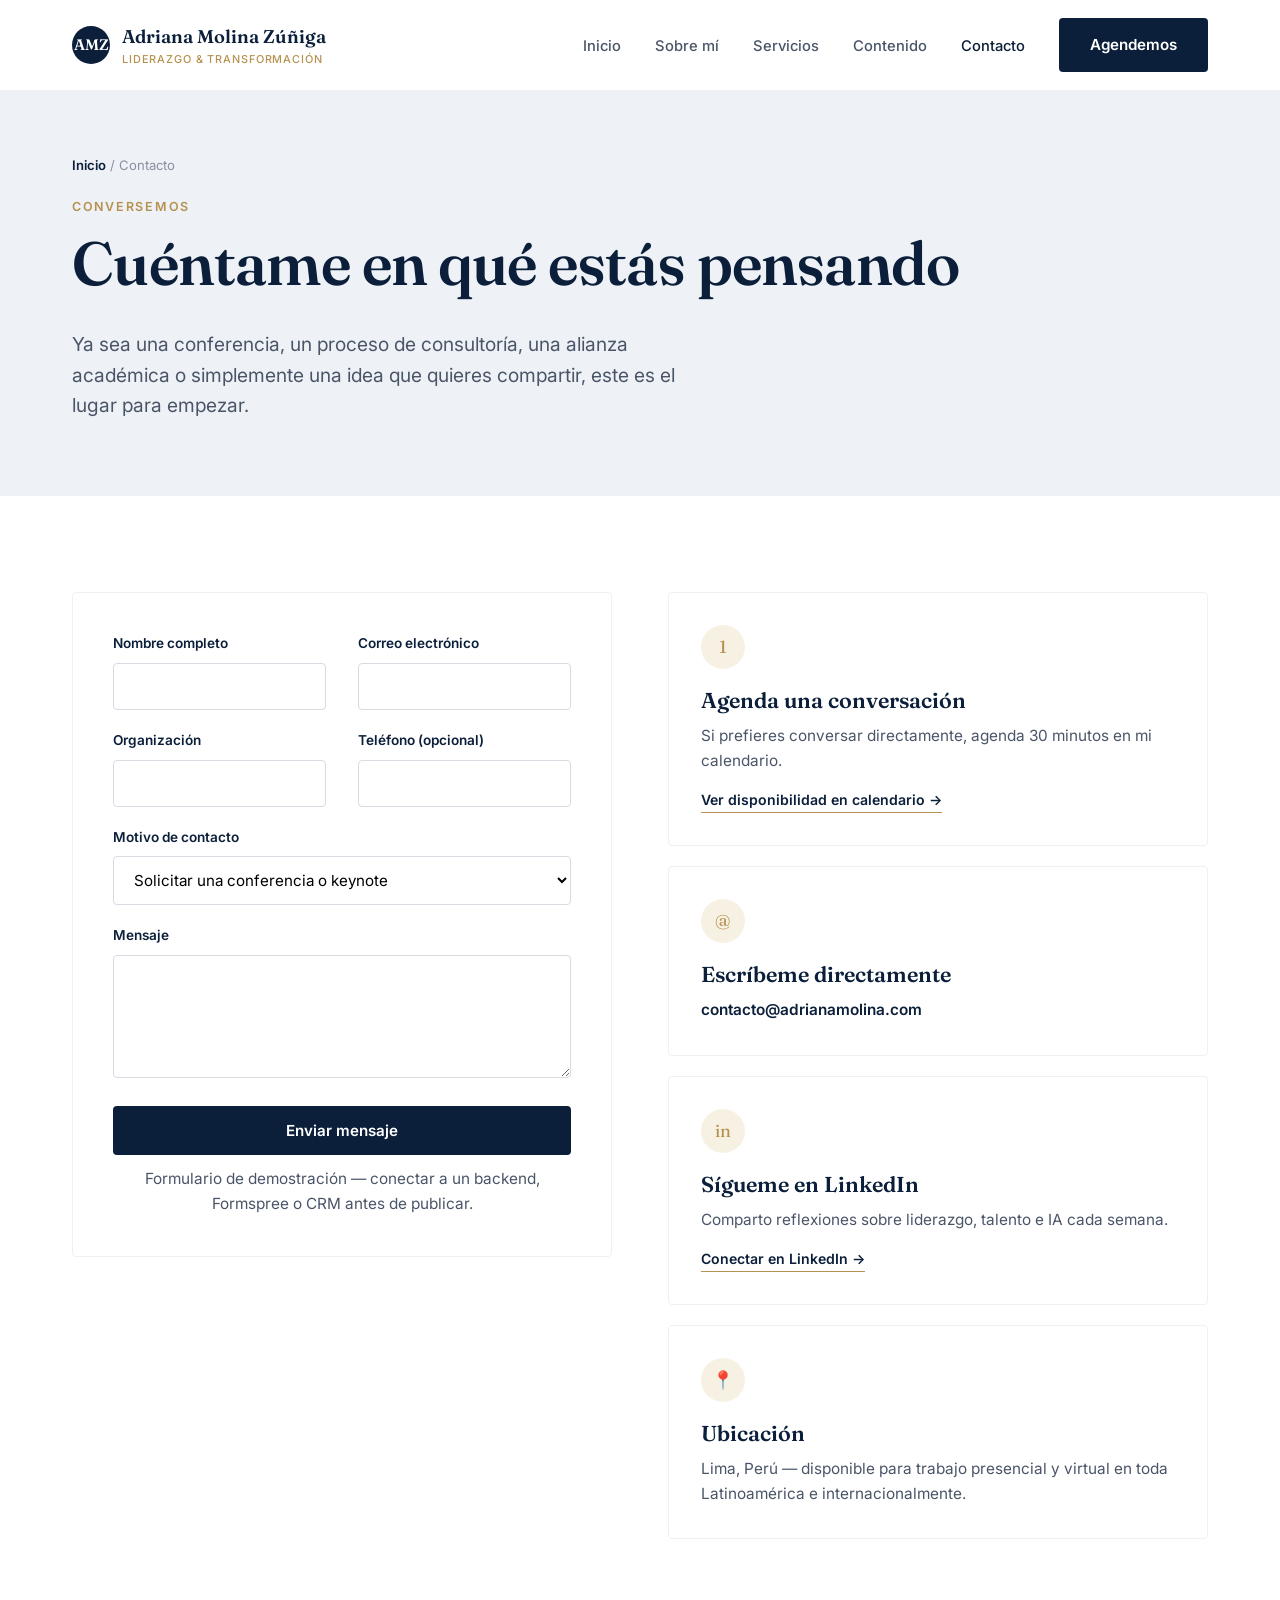
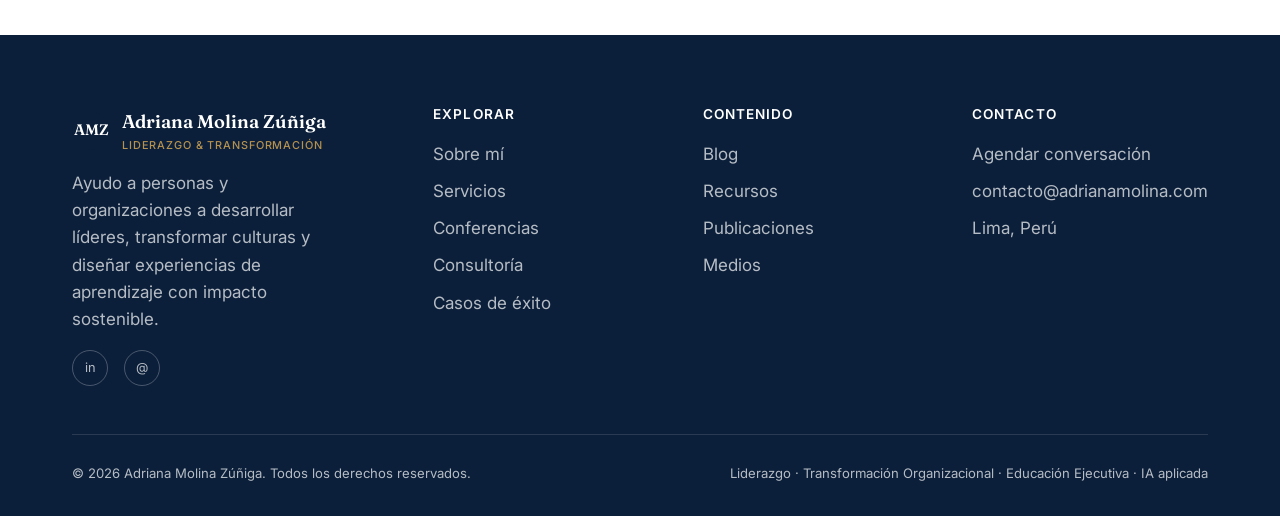
==== contacto.html @ 49f2e19b "Sitio web de marca personal — Adriana Molina Zúñiga Sitio estático con 12 páginas (inicio, servicios" ====
<!DOCTYPE html>
<html lang="es">
<head>
<meta charset="UTF-8">
<meta name="viewport" content="width=device-width, initial-scale=1.0">
<title>Contacto | Adriana Molina Zúñiga</title>
<meta name="description" content="Contacta a Adriana Molina Zúñiga para conferencias, consultoría en transformación organizacional, docencia ejecutiva o alianzas académicas.">
<link rel="preconnect" href="https://fonts.googleapis.com">
<link rel="preconnect" href="https://fonts.gstatic.com" crossorigin>
<link href="https://fonts.googleapis.com/css2?family=Fraunces:opsz,wght@9..144,500;9..144,600;9..144,700&family=Inter:wght@400;500;600;700&display=swap" rel="stylesheet">
<link rel="stylesheet" href="css/styles.css">
</head>
<body>

<header class="site-header">
  <div class="nav-wrap">
    <a href="index.html" class="brand">
      <span class="brand-mark">AMZ</span>
      <span>Adriana Molina Zúñiga<small>Liderazgo &amp; Transformación</small></span>
    </a>
    <nav class="main-nav">
      <ul>
        <li><a href="index.html" class="nav-link">Inicio</a></li>
        <li><a href="sobre-mi.html" class="nav-link">Sobre mí</a></li>
        <li class="has-dropdown">
          <a href="servicios.html" class="nav-link">Servicios</a>
          <div class="dropdown">
            <a href="servicios.html">Todos los servicios</a>
            <a href="conferencias.html">Conferencias &amp; Keynotes</a>
            <a href="consultoria.html">Consultoría</a>
          </div>
        </li>
        <li class="has-dropdown">
          <a href="blog.html" class="nav-link">Contenido</a>
          <div class="dropdown">
            <a href="blog.html">Blog</a>
            <a href="casos-de-exito.html">Casos de éxito</a>
            <a href="recursos.html">Recursos</a>
            <a href="publicaciones.html">Publicaciones</a>
            <a href="medios.html">Medios</a>
          </div>
        </li>
        <li><a href="contacto.html" class="nav-link">Contacto</a></li>
      </ul>
      <a href="contacto.html" class="btn btn-primary nav-cta">Agendemos</a>
    </nav>
    <button class="nav-toggle" aria-label="Abrir menú"><span></span><span></span><span></span></button>
  </div>
</header>

<main>

  <section class="page-header">
    <div class="container">
      <div class="breadcrumb"><a href="index.html">Inicio</a> / Contacto</div>
      <span class="eyebrow">Conversemos</span>
      <h1>Cuéntame en qué estás pensando</h1>
      <p class="lede">Ya sea una conferencia, un proceso de consultoría, una alianza académica o simplemente una idea que quieres compartir, este es el lugar para empezar.</p>
    </div>
  </section>

  <section>
    <div class="container">
      <div class="grid grid-2" style="gap:56px; align-items:start;">

        <div class="reveal">
          <form data-demo-form class="card" style="padding:40px;">
            <div class="grid grid-2">
              <div class="form-field">
                <label for="c-name">Nombre completo</label>
                <input type="text" id="c-name" name="name" required>
              </div>
              <div class="form-field">
                <label for="c-email">Correo electrónico</label>
                <input type="email" id="c-email" name="email" required>
              </div>
            </div>
            <div class="grid grid-2">
              <div class="form-field">
                <label for="c-org">Organización</label>
                <input type="text" id="c-org" name="org">
              </div>
              <div class="form-field">
                <label for="c-phone">Teléfono (opcional)</label>
                <input type="tel" id="c-phone" name="phone">
              </div>
            </div>
            <div class="form-field">
              <label for="c-interest">Motivo de contacto</label>
              <select id="c-interest" name="interest">
                <option>Solicitar una conferencia o keynote</option>
                <option>Consultoría en transformación organizacional</option>
                <option>Docencia ejecutiva</option>
                <option>Alianza académica / internacionalización</option>
                <option>Prensa o medios</option>
                <option>Otro</option>
              </select>
            </div>
            <div class="form-field">
              <label for="c-message">Mensaje</label>
              <textarea id="c-message" name="message" rows="5" required></textarea>
            </div>
            <button type="submit" class="btn btn-primary" style="width:100%; justify-content:center;">Enviar mensaje</button>
            <p class="form-note text-center">Formulario de demostración — conectar a un backend, Formspree o CRM antes de publicar.</p>
          </form>
        </div>

        <div class="reveal">
          <div class="card" style="margin-bottom:20px;">
            <div class="icon">1</div>
            <h3>Agenda una conversación</h3>
            <p>Si prefieres conversar directamente, agenda 30 minutos en mi calendario.</p>
            <a href="#" class="card-link">Ver disponibilidad en calendario →</a>
          </div>
          <div class="card" style="margin-bottom:20px;">
            <div class="icon">@</div>
            <h3>Escríbeme directamente</h3>
            <p><a href="mailto:contacto@adrianamolina.com" style="color:var(--navy); font-weight:600;">contacto@adrianamolina.com</a></p>
          </div>
          <div class="card" style="margin-bottom:20px;">
            <div class="icon">in</div>
            <h3>Sígueme en LinkedIn</h3>
            <p>Comparto reflexiones sobre liderazgo, talento e IA cada semana.</p>
            <a href="https://linkedin.com" target="_blank" rel="noopener" class="card-link">Conectar en LinkedIn →</a>
          </div>
          <div class="card">
            <div class="icon">📍</div>
            <h3>Ubicación</h3>
            <p style="margin-bottom:0;">Lima, Perú — disponible para trabajo presencial y virtual en toda Latinoamérica e internacionalmente.</p>
          </div>
        </div>

      </div>
    </div>
  </section>

</main>

<footer class="site-footer">
  <div class="container">
    <div class="footer-grid">
      <div>
        <div class="brand" style="color:#fff;margin-bottom:16px;">
          <span class="brand-mark">AMZ</span>
          <span>Adriana Molina Zúñiga<small>Liderazgo &amp; Transformación</small></span>
        </div>
        <p style="max-width:280px;">Ayudo a personas y organizaciones a desarrollar líderes, transformar culturas y diseñar experiencias de aprendizaje con impacto sostenible.</p>
        <div class="social-row">
          <a href="https://linkedin.com" target="_blank" rel="noopener" aria-label="LinkedIn">in</a>
          <a href="mailto:contacto@adrianamolina.com" aria-label="Email">@</a>
        </div>
      </div>
      <div>
        <h4>Explorar</h4>
        <ul>
          <li><a href="sobre-mi.html">Sobre mí</a></li>
          <li><a href="servicios.html">Servicios</a></li>
          <li><a href="conferencias.html">Conferencias</a></li>
          <li><a href="consultoria.html">Consultoría</a></li>
          <li><a href="casos-de-exito.html">Casos de éxito</a></li>
        </ul>
      </div>
      <div>
        <h4>Contenido</h4>
        <ul>
          <li><a href="blog.html">Blog</a></li>
          <li><a href="recursos.html">Recursos</a></li>
          <li><a href="publicaciones.html">Publicaciones</a></li>
          <li><a href="medios.html">Medios</a></li>
        </ul>
      </div>
      <div>
        <h4>Contacto</h4>
        <ul>
          <li><a href="contacto.html">Agendar conversación</a></li>
          <li><a href="mailto:contacto@adrianamolina.com">contacto@adrianamolina.com</a></li>
          <li>Lima, Perú</li>
        </ul>
      </div>
    </div>
    <div class="footer-bottom">
      <span>© 2026 Adriana Molina Zúñiga. Todos los derechos reservados.</span>
      <span>Liderazgo · Transformación Organizacional · Educación Ejecutiva · IA aplicada</span>
    </div>
  </div>
</footer>
<script src="js/main.js"></script>
</body>
</html>
---- css/styles.css ----
/* ==========================================================================
   Adriana Molina Zúñiga — Design System
   Paleta: blanco / azul oscuro / gris claro / dorado sutil
   Tipografía: Fraunces (display) + Inter (texto)
   ========================================================================== */

:root {
  --white: #ffffff;
  --navy: #0b1f3a;
  --navy-2: #122a4d;
  --navy-tint: #eef1f6;
  --gray-50: #f6f7f9;
  --gray-100: #eef0f3;
  --gray-300: #d7dbe2;
  --gray-500: #8890a0;
  --ink: #16202e;
  --ink-soft: #4a5568;
  --gold: #b6924f;
  --gold-soft: #d9c393;
  --gold-tint: #f7f1e3;

  --font-display: "Fraunces", Georgia, serif;
  --font-body: "Inter", -apple-system, BlinkMacSystemFont, "Segoe UI", sans-serif;

  --container: 1200px;
  --container-narrow: 820px;

  --radius: 4px;
  --shadow-sm: 0 1px 2px rgba(11, 31, 58, 0.06);
  --shadow-md: 0 12px 32px rgba(11, 31, 58, 0.10);
  --shadow-lg: 0 24px 60px rgba(11, 31, 58, 0.14);

  --ease: cubic-bezier(0.22, 1, 0.36, 1);
}

/* ---------- Reset ---------- */
*, *::before, *::after { box-sizing: border-box; }
html { scroll-behavior: smooth; }
body {
  margin: 0;
  font-family: var(--font-body);
  color: var(--ink);
  background: var(--white);
  line-height: 1.6;
  -webkit-font-smoothing: antialiased;
  font-size: 17px;
}
img { max-width: 100%; display: block; }
a { color: inherit; text-decoration: none; }
ul { margin: 0; padding: 0; list-style: none; }
h1, h2, h3, h4 { font-family: var(--font-display); font-weight: 600; line-height: 1.15; margin: 0 0 0.5em; color: var(--navy); }
p { margin: 0 0 1em; }
button { font-family: inherit; cursor: pointer; }

h1 { font-size: clamp(2.4rem, 5vw, 3.8rem); letter-spacing: -0.01em; }
h2 { font-size: clamp(1.9rem, 3.4vw, 2.6rem); letter-spacing: -0.01em; }
h3 { font-size: 1.35rem; }
.eyebrow {
  display: inline-block;
  font-family: var(--font-body);
  font-size: 0.78rem;
  font-weight: 600;
  letter-spacing: 0.14em;
  text-transform: uppercase;
  color: var(--gold);
  margin-bottom: 0.9em;
}
.lede { font-size: 1.2rem; color: var(--ink-soft); max-width: 640px; }

.container { max-width: var(--container); margin: 0 auto; padding: 0 32px; }
.container-narrow { max-width: var(--container-narrow); margin: 0 auto; padding: 0 32px; }

section { padding: 96px 0; }
.section-tight { padding: 64px 0; }
.bg-navy { background: var(--navy); color: rgba(255,255,255,0.92); }
.bg-navy h1, .bg-navy h2, .bg-navy h3 { color: var(--white); }
.bg-gray { background: var(--gray-50); }

.grid { display: grid; gap: 32px; }
.grid-2 { grid-template-columns: repeat(2, 1fr); }
.grid-3 { grid-template-columns: repeat(3, 1fr); }
.grid-4 { grid-template-columns: repeat(4, 1fr); }

@media (max-width: 900px) {
  .grid-2, .grid-3, .grid-4 { grid-template-columns: 1fr; }
  section { padding: 64px 0; }
}

/* ---------- Buttons ---------- */
.btn {
  display: inline-flex;
  align-items: center;
  gap: 10px;
  padding: 14px 30px;
  border-radius: var(--radius);
  font-weight: 600;
  font-size: 0.95rem;
  border: 1px solid transparent;
  transition: all 0.25s var(--ease);
  white-space: nowrap;
}
.btn-primary { background: var(--navy); color: var(--white); }
.btn-primary:hover { background: var(--navy-2); transform: translateY(-2px); box-shadow: var(--shadow-md); }
.btn-gold { background: var(--gold); color: var(--white); }
.btn-gold:hover { background: #a17f42; transform: translateY(-2px); box-shadow: var(--shadow-md); }
.btn-outline { background: transparent; border-color: var(--navy); color: var(--navy); }
.btn-outline:hover { background: var(--navy); color: var(--white); }
.btn-outline-light { background: transparent; border-color: rgba(255,255,255,0.5); color: var(--white); }
.btn-outline-light:hover { background: var(--white); color: var(--navy); }
.btn-text { padding: 0; border: none; color: var(--navy); font-weight: 600; border-bottom: 1px solid var(--gold); border-radius: 0; }
.btn-text:hover { color: var(--gold); }
.btn-row { display: flex; gap: 16px; flex-wrap: wrap; }

/* ---------- Header / Nav ---------- */
.site-header {
  position: sticky;
  top: 0;
  z-index: 100;
  background: var(--white);
  border-bottom: 1px solid var(--gray-100);
}
.nav-wrap {
  max-width: var(--container);
  margin: 0 auto;
  padding: 18px 32px;
  display: flex;
  align-items: center;
  justify-content: space-between;
}
.brand {
  display: flex;
  align-items: center;
  gap: 12px;
  font-family: var(--font-display);
  font-size: 1.15rem;
  font-weight: 600;
  color: var(--navy);
}
.brand-mark {
  width: 38px; height: 38px;
  border-radius: 50%;
  background: var(--navy);
  color: var(--white);
  display: flex; align-items: center; justify-content: center;
  font-family: var(--font-display);
  font-size: 0.95rem;
  flex-shrink: 0;
}
.brand small { display: block; font-family: var(--font-body); font-size: 0.68rem; font-weight: 500; letter-spacing: 0.08em; text-transform: uppercase; color: var(--gold); }

.main-nav { display: flex; align-items: center; gap: 6px; }
.main-nav > ul { display: flex; align-items: center; gap: 2px; }
.main-nav a.nav-link {
  padding: 10px 16px;
  font-size: 0.92rem;
  font-weight: 500;
  color: var(--ink-soft);
  border-radius: var(--radius);
  transition: color 0.2s;
}
.main-nav a.nav-link:hover, .main-nav a.nav-link.active { color: var(--navy); }
.has-dropdown { position: relative; }
.dropdown {
  position: absolute;
  top: 100%;
  left: 0;
  background: var(--white);
  box-shadow: var(--shadow-lg);
  border-radius: var(--radius);
  min-width: 220px;
  padding: 8px;
  opacity: 0;
  visibility: hidden;
  transform: translateY(6px);
  transition: all 0.2s var(--ease);
}
.has-dropdown:hover .dropdown { opacity: 1; visibility: visible; transform: translateY(0); }
.dropdown a { display: block; padding: 10px 14px; font-size: 0.9rem; color: var(--ink-soft); border-radius: var(--radius); }
.dropdown a:hover { background: var(--gray-50); color: var(--navy); }
.nav-cta { margin-left: 12px; }
.nav-toggle { display: none; background: none; border: none; padding: 8px; }
.nav-toggle span { display: block; width: 24px; height: 2px; background: var(--navy); margin: 5px 0; transition: 0.25s; }

@media (max-width: 980px) {
  .main-nav { position: fixed; top: 74px; left: 0; right: 0; bottom: 0; background: var(--white); flex-direction: column; align-items: stretch; padding: 24px 32px; transform: translateX(100%); transition: transform 0.3s var(--ease); overflow-y: auto; }
  .main-nav.open { transform: translateX(0); }
  .main-nav > ul { flex-direction: column; align-items: stretch; gap: 0; }
  .dropdown { position: static; opacity: 1; visibility: visible; transform: none; box-shadow: none; padding: 0 0 0 16px; display: none; }
  .has-dropdown.open .dropdown { display: block; }
  .nav-cta { margin: 20px 0 0; }
  .nav-toggle { display: block; }
}

/* ---------- Hero ---------- */
.hero {
  padding: 88px 0 96px;
  background: linear-gradient(180deg, var(--navy-tint) 0%, var(--white) 100%);
  overflow: hidden;
}
.hero-grid { display: grid; grid-template-columns: 1.1fr 0.9fr; gap: 64px; align-items: center; }
.hero-photo {
  aspect-ratio: 4/5;
  border-radius: var(--radius);
  background: linear-gradient(160deg, var(--navy) 0%, var(--navy-2) 55%, var(--gold) 150%);
  position: relative;
  box-shadow: var(--shadow-lg);
}
.hero-photo::after {
  content: "AMZ";
  position: absolute; inset: 0;
  display: flex; align-items: center; justify-content: center;
  font-family: var(--font-display); font-size: 4.5rem; color: rgba(255,255,255,0.14); letter-spacing: 0.05em;
}
.stat-row { display: flex; gap: 48px; flex-wrap: wrap; margin-top: 40px; }
.stat b { display: block; font-family: var(--font-display); font-size: 2rem; color: var(--navy); }
.stat span { font-size: 0.85rem; color: var(--ink-soft); }

@media (max-width: 900px) {
  .hero-grid { grid-template-columns: 1fr; }
  .hero-photo { max-width: 320px; margin: 0 auto; }
}

/* ---------- Logo strip ---------- */
.logo-strip { padding: 40px 0; border-top: 1px solid var(--gray-100); border-bottom: 1px solid var(--gray-100); }
.logo-strip p { text-align: center; font-size: 0.8rem; letter-spacing: 0.1em; text-transform: uppercase; color: var(--gray-500); margin-bottom: 28px; }
.logo-row { display: flex; justify-content: center; align-items: center; gap: 56px; flex-wrap: wrap; }
.logo-chip { font-family: var(--font-display); font-size: 1.05rem; color: var(--gray-500); opacity: 0.85; }

/* ---------- Cards ---------- */
.card {
  background: var(--white);
  border: 1px solid var(--gray-100);
  border-radius: var(--radius);
  padding: 32px;
  transition: all 0.3s var(--ease);
  height: 100%;
}
.card:hover { transform: translateY(-4px); box-shadow: var(--shadow-md); border-color: var(--gray-300); }
.card .icon { width: 44px; height: 44px; border-radius: 50%; background: var(--gold-tint); color: var(--gold); display: flex; align-items: center; justify-content: center; margin-bottom: 20px; font-family: var(--font-display); font-size: 1.1rem; }
.card h3 { margin-bottom: 10px; }
.card p { color: var(--ink-soft); font-size: 0.96rem; margin-bottom: 0; }
.card a.card-link { display: inline-block; margin-top: 16px; font-size: 0.88rem; font-weight: 600; color: var(--navy); border-bottom: 1px solid var(--gold); }

.article-card { display: flex; flex-direction: column; }
.article-thumb { aspect-ratio: 16/10; border-radius: var(--radius); background: linear-gradient(135deg, var(--navy-tint), var(--gray-100)); margin-bottom: 20px; position: relative; overflow: hidden; }
.article-thumb::after { content: attr(data-tag); position: absolute; top: 14px; left: 14px; background: var(--white); color: var(--navy); font-size: 0.72rem; font-weight: 700; letter-spacing: 0.06em; text-transform: uppercase; padding: 6px 12px; border-radius: 20px; }
.article-meta { font-size: 0.8rem; color: var(--gray-500); margin-bottom: 8px; }
.article-card h3 { font-size: 1.15rem; }

.testimonial { background: var(--white); border-left: 3px solid var(--gold); padding: 28px 32px; border-radius: var(--radius); box-shadow: var(--shadow-sm); }
.testimonial p { font-style: italic; color: var(--ink); font-size: 1.02rem; }
.testimonial footer { font-size: 0.85rem; color: var(--gray-500); font-style: normal; margin-top: 14px; }
.testimonial footer strong { color: var(--navy); }

.case-card { border: 1px solid var(--gray-100); border-radius: var(--radius); overflow: hidden; }
.case-card .case-top { background: var(--navy); color: var(--white); padding: 32px; }
.case-card .case-body { padding: 32px; }
.case-tag { font-size: 0.75rem; letter-spacing: 0.1em; text-transform: uppercase; color: var(--gold-soft); }

/* ---------- Timeline (Sobre mí) ---------- */
.timeline { position: relative; padding-left: 32px; border-left: 2px solid var(--gray-100); }
.timeline-item { position: relative; padding-bottom: 40px; }
.timeline-item::before { content: ""; position: absolute; left: -38px; top: 4px; width: 12px; height: 12px; border-radius: 50%; background: var(--gold); border: 3px solid var(--white); box-shadow: 0 0 0 2px var(--gold); }
.timeline-item h4 { margin-bottom: 4px; font-family: var(--font-body); font-weight: 700; color: var(--navy); }
.timeline-item span { font-size: 0.82rem; color: var(--gold); font-weight: 600; }
.timeline-item p { color: var(--ink-soft); margin-top: 8px; }

/* ---------- Forms ---------- */
.form-field { margin-bottom: 20px; }
.form-field label { display: block; font-size: 0.85rem; font-weight: 600; color: var(--navy); margin-bottom: 8px; }
.form-field input, .form-field select, .form-field textarea {
  width: 100%;
  padding: 13px 16px;
  border: 1px solid var(--gray-300);
  border-radius: var(--radius);
  font-family: var(--font-body);
  font-size: 0.95rem;
  background: var(--white);
  transition: border-color 0.2s;
}
.form-field input:focus, .form-field select:focus, .form-field textarea:focus { outline: none; border-color: var(--gold); }
.form-note { font-size: 0.82rem; color: var(--gray-500); margin-top: 12px; }

/* ---------- Filters (Blog) ---------- */
.filter-row { display: flex; flex-wrap: wrap; gap: 10px; margin-bottom: 40px; }
.filter-chip { padding: 9px 18px; border: 1px solid var(--gray-300); border-radius: 30px; font-size: 0.85rem; font-weight: 600; color: var(--ink-soft); background: var(--white); }
.filter-chip.active, .filter-chip:hover { background: var(--navy); color: var(--white); border-color: var(--navy); }

/* ---------- CTA band ---------- */
.cta-band { background: var(--navy); color: var(--white); border-radius: var(--radius); padding: 64px; text-align: center; }
.cta-band h2 { color: var(--white); }
.cta-band p { color: rgba(255,255,255,0.8); max-width: 560px; margin: 0 auto 32px; }
.cta-band .btn-row { justify-content: center; }

/* ---------- Footer ---------- */
.site-footer { background: var(--navy); color: rgba(255,255,255,0.7); padding: 72px 0 32px; }
.footer-grid { display: grid; grid-template-columns: 1.4fr 1fr 1fr 1fr; gap: 40px; padding-bottom: 48px; border-bottom: 1px solid rgba(255,255,255,0.12); }
.footer-grid h4 { color: var(--white); font-family: var(--font-body); font-size: 0.85rem; letter-spacing: 0.08em; text-transform: uppercase; margin-bottom: 18px; }
.footer-grid li { margin-bottom: 10px; }
.footer-grid a:hover { color: var(--gold-soft); }
.footer-bottom { display: flex; justify-content: space-between; align-items: center; padding-top: 28px; font-size: 0.82rem; flex-wrap: wrap; gap: 12px; }
.social-row { display: flex; gap: 16px; }
.social-row a { width: 36px; height: 36px; border-radius: 50%; border: 1px solid rgba(255,255,255,0.25); display: flex; align-items: center; justify-content: center; font-size: 0.8rem; }
.social-row a:hover { background: var(--gold); border-color: var(--gold); color: var(--navy); }

@media (max-width: 900px) {
  .footer-grid { grid-template-columns: 1fr 1fr; }
  .cta-band { padding: 40px 24px; }
}
@media (max-width: 560px) {
  .footer-grid { grid-template-columns: 1fr; }
}

/* ---------- Page header (interior pages) ---------- */
.page-header { padding: 64px 0 56px; background: var(--navy-tint); }
.breadcrumb { font-size: 0.82rem; color: var(--gray-500); margin-bottom: 16px; }
.breadcrumb a { color: var(--navy); font-weight: 600; }

/* ---------- Utility ---------- */
.text-center { text-align: center; }
.mx-auto { margin-left: auto; margin-right: auto; }
.mt-0 { margin-top: 0; }
.gap-sm { gap: 16px; }
.reveal { opacity: 0; transform: translateY(24px); transition: opacity 0.7s var(--ease), transform 0.7s var(--ease); }
.reveal.in { opacity: 1; transform: translateY(0); }
.divider { height: 1px; background: var(--gray-100); border: none; margin: 0; }
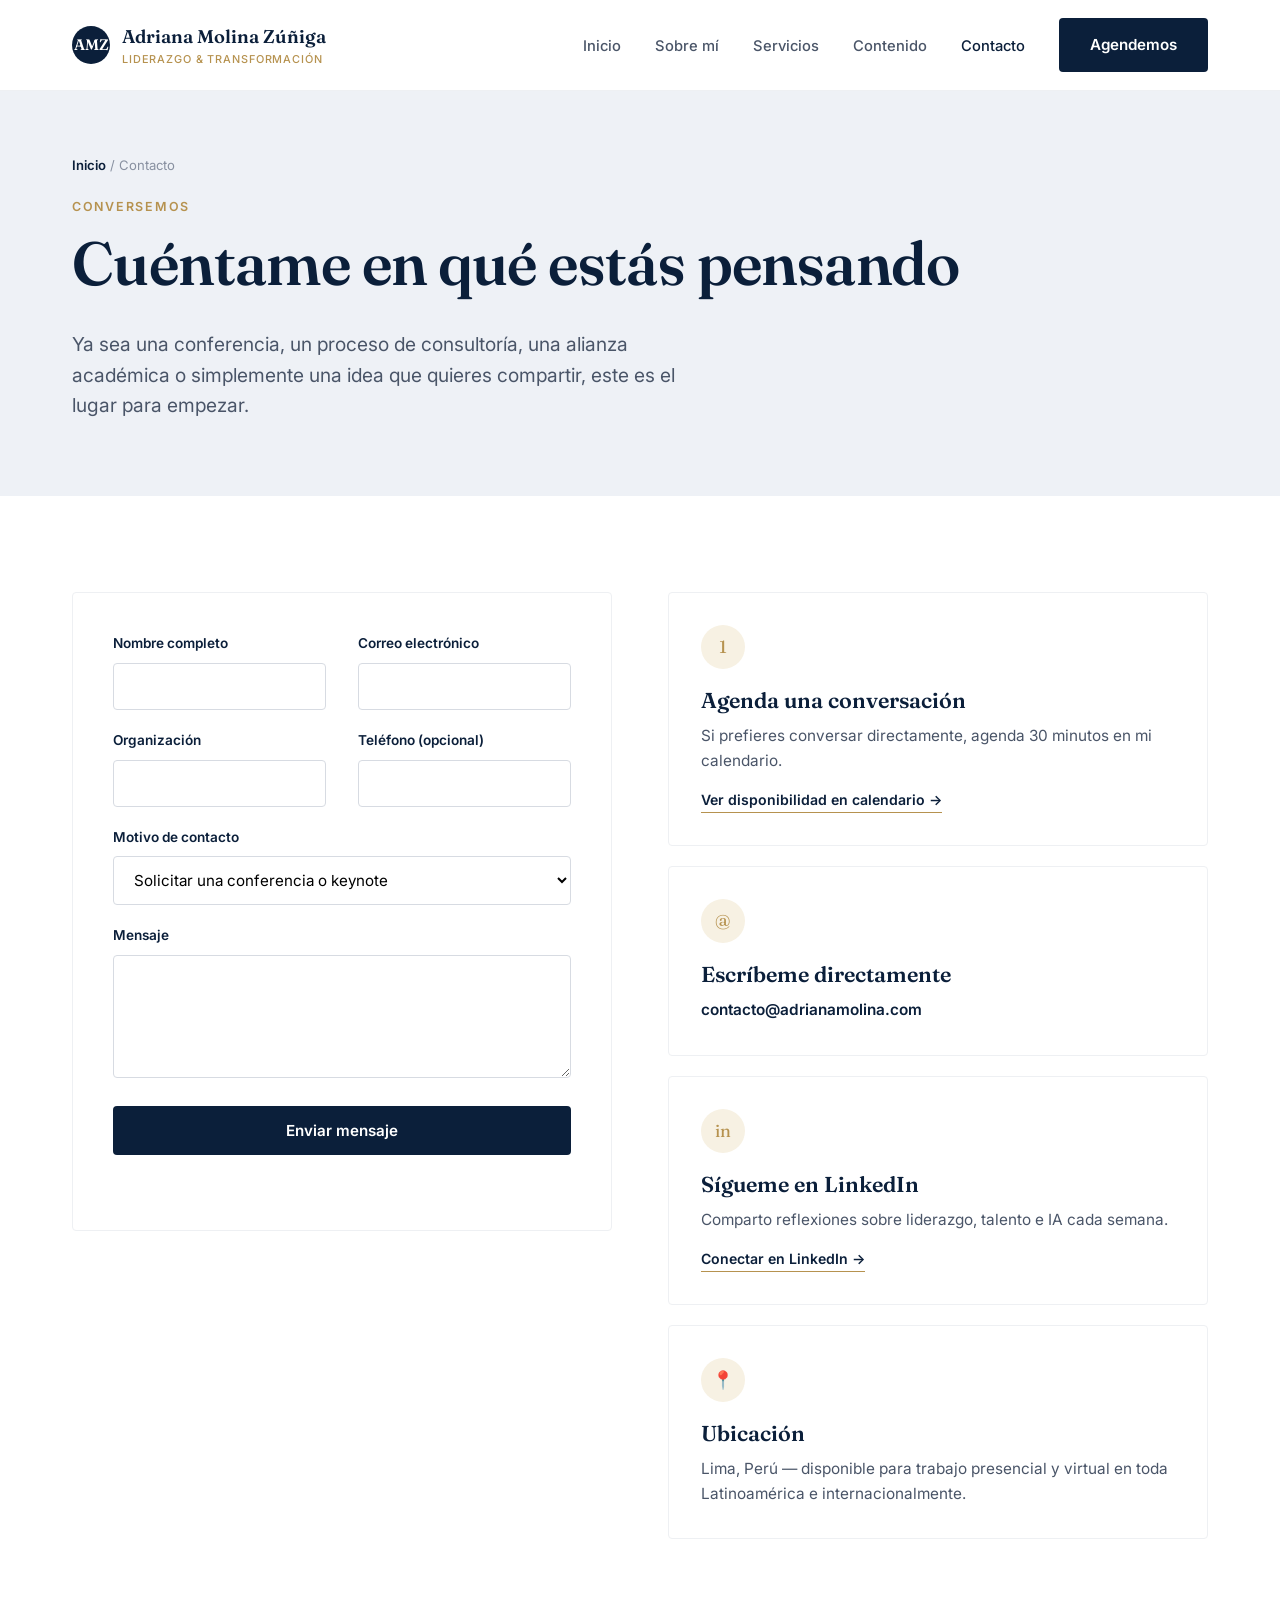
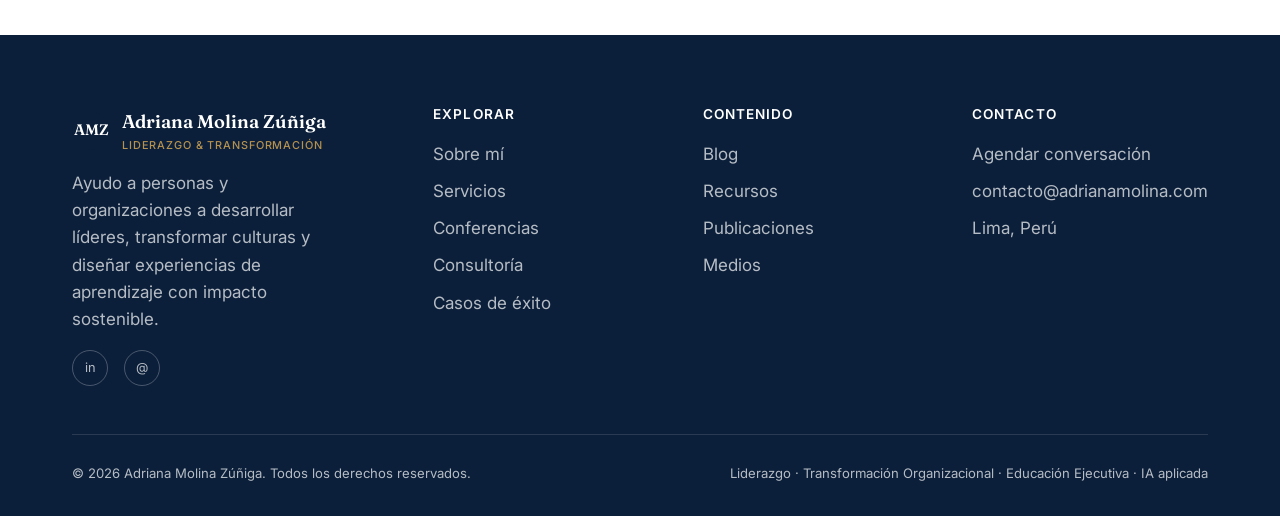
==== commit 3c305618: "Agregar formulario de contacto funcional vía Vercel Function + Resend Función serverless en /api/con" ====
--- a/contacto.html
+++ b/contacto.html
@@ -64,7 +64,8 @@
       <div class="grid grid-2" style="gap:56px; align-items:start;">
 
         <div class="reveal">
-          <form data-demo-form class="card" style="padding:40px;">
+          <form data-contact-form class="card" style="padding:40px;" novalidate>
+            <input type="text" name="website" class="hp-field" tabindex="-1" autocomplete="off" aria-hidden="true">
             <div class="grid grid-2">
               <div class="form-field">
                 <label for="c-name">Nombre completo</label>
@@ -101,7 +102,7 @@
               <textarea id="c-message" name="message" rows="5" required></textarea>
             </div>
             <button type="submit" class="btn btn-primary" style="width:100%; justify-content:center;">Enviar mensaje</button>
-            <p class="form-note text-center">Formulario de demostración — conectar a un backend, Formspree o CRM antes de publicar.</p>
+            <p class="form-status text-center" role="status" aria-live="polite"></p>
           </form>
         </div>
 
--- a/css/styles.css
+++ b/css/styles.css
@@ -280,6 +280,10 @@
 }
 .form-field input:focus, .form-field select:focus, .form-field textarea:focus { outline: none; border-color: var(--gold); }
 .form-note { font-size: 0.82rem; color: var(--gray-500); margin-top: 12px; }
+.form-status { font-size: 0.9rem; font-weight: 600; margin-top: 16px; min-height: 1.2em; }
+.form-status-success { color: #2f6d4f; }
+.form-status-error { color: #a6403a; }
+.hp-field { position: absolute; left: -9999px; width: 1px; height: 1px; opacity: 0; pointer-events: none; }
 
 /* ---------- Filters (Blog) ---------- */
 .filter-row { display: flex; flex-wrap: wrap; gap: 10px; margin-bottom: 40px; }
